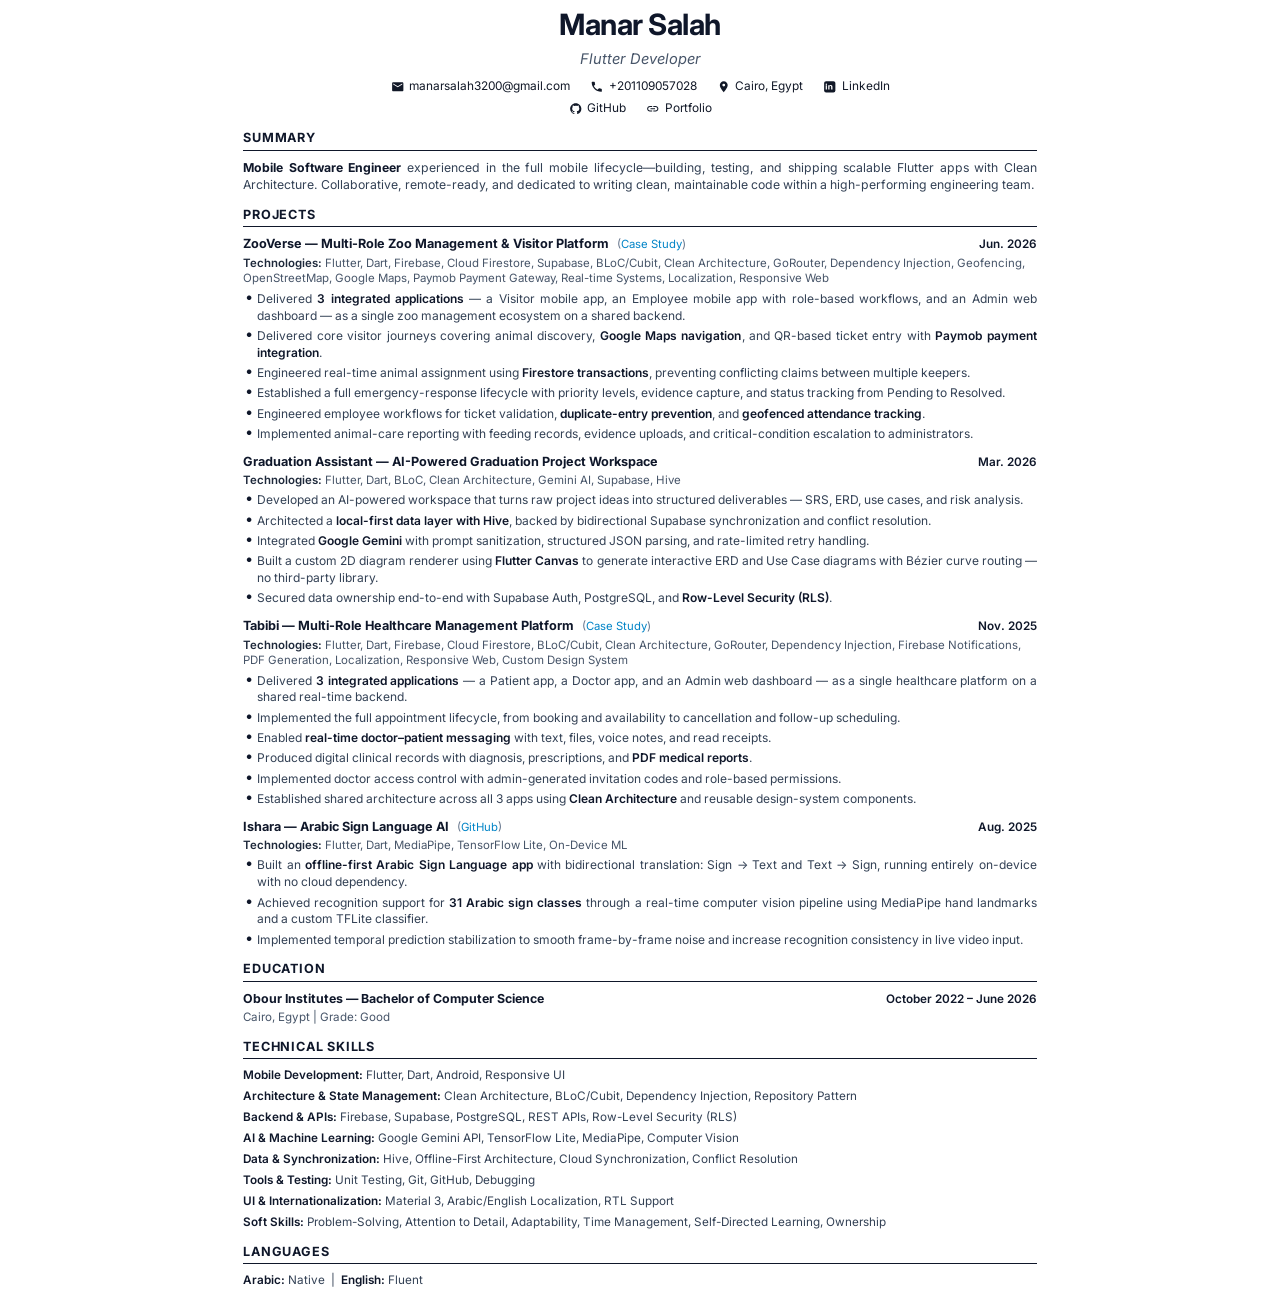
==== cv.html @ 51184594 "Update CV: rename section to Projects" ====
<!DOCTYPE html>
<html lang="en">
<head>
  <meta charset="UTF-8">
  <title>Manar Salah — CV</title>
  <link rel="preconnect" href="https://fonts.googleapis.com">
  <link rel="preconnect" href="https://fonts.gstatic.com" crossorigin>
  <link href="https://fonts.googleapis.com/css2?family=Inter:wght@400;500;600;700&display=swap" rel="stylesheet">
  <style>
    @page {
      size: A4;
      margin: 14mm 16mm 14mm 16mm;
    }
    *, *::before, *::after {
      box-sizing: border-box;
      margin: 0;
      padding: 0;
    }
    body {
      font-family: 'Inter', -apple-system, BlinkMacSystemFont, 'Segoe UI', Roboto, sans-serif;
      color: #111827;
      background-color: #ffffff;
      line-height: 1.45;
      font-size: 9.6pt;
      -webkit-font-smoothing: antialiased;
      -moz-osx-font-smoothing: grayscale;
    }

    /* Container for Screen & Print */
    .cv-container {
      max-width: 210mm;
      margin: 0 auto;
      background: #ffffff;
      padding: 4px 0;
    }

    /* Header */
    .header {
      text-align: center;
      margin-bottom: 12px;
    }
    .name {
      font-size: 22pt;
      font-weight: 700;
      color: #0f172a;
      letter-spacing: -0.5px;
      margin-bottom: 2px;
    }
    .title {
      font-size: 11pt;
      font-style: italic;
      color: #475569;
      margin-bottom: 8px;
    }

    /* Contact Container (2 rows like reference) */
    .contact-container {
      display: flex;
      flex-direction: column;
      align-items: center;
      gap: 5px;
      margin-top: 4px;
    }
    .contact-row {
      display: flex;
      flex-wrap: wrap;
      justify-content: center;
      align-items: center;
      gap: 14px 20px;
      font-size: 8.9pt;
      color: #111827;
    }
    .contact-item {
      display: inline-flex;
      align-items: center;
      gap: 5px;
      text-decoration: none;
      color: inherit;
    }
    .contact-item a {
      color: inherit;
      text-decoration: none;
    }
    .contact-item a:hover {
      text-decoration: underline;
      color: #0f172a;
    }

    /* Solid Dark SVG Icons */
    .icon {
      width: 13.5px;
      height: 13.5px;
      flex-shrink: 0;
      display: inline-block;
      vertical-align: -1.5px;
    }

    /* Sections */
    .section {
      margin-bottom: 12px;
    }
    .section-title {
      font-size: 9.5pt;
      font-weight: 700;
      letter-spacing: 0.8px;
      text-transform: uppercase;
      color: #0f172a;
      border-bottom: 1.2px solid #0f172a;
      padding-bottom: 2px;
      margin-bottom: 8px;
    }

    /* Summary */
    .summary-text {
      text-align: justify;
      color: #334155;
      font-size: 9.2pt;
      line-height: 1.45;
    }
    .summary-text strong {
      color: #0f172a;
      font-weight: 700;
    }

    /* Projects & Items */
    .item {
      margin-bottom: 10px;
      page-break-inside: avoid;
      break-inside: avoid;
    }
    .item:last-child {
      margin-bottom: 0;
    }
    .item-header {
      display: flex;
      justify-content: space-between;
      align-items: baseline;
      margin-bottom: 2px;
    }
    .item-title-wrap {
      font-size: 9.5pt;
    }
    .item-title {
      font-weight: 700;
      color: #0f172a;
    }
    .item-links {
      font-size: 8.5pt;
      color: #64748b;
      margin-left: 4px;
    }
    .item-links a {
      color: #0284c7;
      text-decoration: none;
    }
    .item-links a:hover {
      text-decoration: underline;
    }
    .item-date {
      font-size: 8.8pt;
      font-weight: 600;
      color: #0f172a;
      white-space: nowrap;
    }

    .item-tech {
      font-size: 8.6pt;
      color: #475569;
      margin-bottom: 4px;
      line-height: 1.35;
    }
    .item-tech strong {
      color: #1e293b;
      font-weight: 600;
    }

    /* Bullet Points */
    .bullet-list {
      list-style-type: none;
      padding-left: 0;
    }
    .bullet-list li {
      position: relative;
      padding-left: 14px;
      margin-bottom: 3.5px;
      font-size: 9pt;
      color: #334155;
      line-height: 1.4;
      text-align: justify;
    }
    .bullet-list li::before {
      content: "•";
      position: absolute;
      left: 2px;
      color: #0f172a;
      font-size: 11pt;
      line-height: 1;
      top: -1px;
    }
    .bullet-list li strong {
      color: #0f172a;
      font-weight: 600;
    }

    /* Skills Grid */
    .skills-group {
      margin-bottom: 4px;
      font-size: 8.8pt;
      line-height: 1.45;
      color: #334155;
    }
    .skills-group strong {
      color: #0f172a;
      font-weight: 600;
    }

    /* Education */
    .edu-header {
      display: flex;
      justify-content: space-between;
      align-items: baseline;
      font-size: 9.3pt;
      margin-bottom: 1px;
    }
    .edu-title {
      font-weight: 700;
      color: #0f172a;
    }
    .edu-sub {
      font-size: 8.7pt;
      color: #475569;
    }

    /* Print Controls */
    @media print {
      body {
        background: #ffffff;
      }
      .cv-container {
        padding: 0;
      }
      a {
        color: inherit;
        text-decoration: none;
      }
      .item-links a {
        color: #0284c7;
      }
    }
  </style>
</head>
<body>

<div class="cv-container">

  <!-- ==================== HEADER ==================== -->
  <header class="header">
    <h1 class="name">Manar Salah</h1>
    <div class="title">Flutter Developer</div>
    
    <div class="contact-container">
      <!-- Row 1: Email, Phone, Location, LinkedIn -->
      <div class="contact-row">
        <!-- Email -->
        <span class="contact-item">
          <svg class="icon" viewBox="0 0 24 24"><path fill="#111827" d="M20 4H4c-1.1 0-2 .9-2 2v12c0 1.1.9 2 2 2h16c1.1 0 2-.9 2-2V6c0-1.1-.9-2-2-2zm0 4-8 5-8-5V6l8 5 8-5v2z"/></svg>
          <a href="mailto:manarsalah3200@gmail.com">manarsalah3200@gmail.com</a>
        </span>

        <!-- Phone -->
        <span class="contact-item">
          <svg class="icon" viewBox="0 0 24 24"><path fill="#111827" d="M20.01 15.38c-1.23 0-2.42-.2-3.53-.56a.977.977 0 0 0-1.01.24l-2.2 2.2a15.053 15.053 0 0 1-6.59-6.59l2.2-2.21a.96.96 0 0 0 .25-1.01A11.36 11.36 0 0 1 8.5 3.9c0-.55-.45-1-1-1H4c-.55 0-1 .45-1 1 0 9.39 7.61 17 17 17 .55 0 1-.45 1-1v-3.5c0-.55-.45-1-.99-1.02z"/></svg>
          <a href="tel:+201109057028">+201109057028</a>
        </span>

        <!-- Location -->
        <span class="contact-item">
          <svg class="icon" viewBox="0 0 24 24"><path fill="#111827" d="M12 2C8.13 2 5 5.13 5 9c0 5.25 7 13 7 13s7-7.75 7-13c0-3.87-3.13-7-7-7zm0 9.5a2.5 2.5 0 0 1 0-5 2.5 2.5 0 0 1 0 5z"/></svg>
          <span>Cairo, Egypt</span>
        </span>

        <!-- LinkedIn -->
        <span class="contact-item">
          <svg class="icon" viewBox="0 0 24 24"><rect width="20" height="20" x="2" y="2" rx="3.5" fill="#111827"/><path fill="#ffffff" d="M7 9.5H4.8V17H7V9.5zM5.9 6.4c-.72 0-1.3.58-1.3 1.3 0 .71.58 1.3 1.3 1.3.71 0 1.3-.59 1.3-1.3 0-.72-.59-1.3-1.3-1.3zm5.6 3.1H9.3V17h2.2v-4.1c0-1.1.2-2.2 1.6-2.2 1.4 0 1.4 1.3 1.4 2.3V17h2.3v-4.4c0-2.2-.5-3.8-3-3.8-1.2 0-2 .7-2.3 1.2v-1.1z"/></svg>
          <a href="https://linkedin.com/in/manar-salah-8125052ab" target="_blank">LinkedIn</a>
        </span>
      </div>

      <!-- Row 2: GitHub, Portfolio -->
      <div class="contact-row">
        <!-- GitHub -->
        <span class="contact-item">
          <svg class="icon" viewBox="0 0 24 24"><path fill="#111827" fill-rule="evenodd" clip-rule="evenodd" d="M12 2C6.477 2 2 6.484 2 12.017c0 4.425 2.865 8.18 6.839 9.504.5.092.682-.217.682-.483 0-.237-.008-.868-.013-1.703-2.782.605-3.369-1.343-3.369-1.343-.454-1.158-1.11-1.466-1.11-1.466-.908-.62.069-.608.069-.608 1.003.07 1.53 1.032 1.53 1.032.892 1.53 2.341 1.088 2.91.832.092-.647.35-1.088.636-1.338-2.22-.253-4.555-1.113-4.555-4.951 0-1.093.39-1.988 1.029-2.688-.103-.253-.446-1.272.098-2.65 0 0 .84-.27 2.75 1.026A9.564 9.564 0 0 1 12 6.844c.85.004 1.705.115 2.504.337 1.909-1.296 2.747-1.027 2.747-1.027.546 1.379.202 2.398.1 2.651.64.7 1.028 1.595 1.028 2.688 0 3.848-2.339 4.695-4.566 4.943.359.309.678.92.678 1.855 0 1.338-.012 2.419-.012 2.747 0 .268.18.58.688.482A10.019 10.019 0 0 0 22 12.017C22 6.484 17.522 2 12 2z"/></svg>
          <a href="https://github.com/manar42" target="_blank">GitHub</a>
        </span>

        <!-- Portfolio (Clean Chain Link Icon) -->
        <span class="contact-item">
          <svg class="icon" viewBox="0 0 24 24"><path fill="#111827" d="M3.9 12c0-1.71 1.39-3.1 3.1-3.1h4V7H7c-2.76 0-5 2.24-5 5s2.24 5 5 5h4v-1.9H7c-1.71 0-3.1-1.39-3.1-3.1zM8 13h8v-2H8v2zm9-6h-4v1.9h4c1.71 0 3.1 1.39 3.1 3.1s-1.39 3.1-3.1 3.1h-4V17h4c2.76 0 5-2.24 5-5s-2.24-5-5-5z"/></svg>
          <a href="https://portfolio-d19p.vercel.app/" target="_blank">Portfolio</a>
        </span>
      </div>
    </div>
  </header>

  <!-- ==================== SUMMARY ==================== -->
  <section class="section">
    <h2 class="section-title">Summary</h2>
    <p class="summary-text">
      <strong>Mobile Software Engineer</strong> experienced in the full mobile lifecycle—building, testing, and shipping scalable Flutter apps with Clean Architecture. Collaborative, remote-ready, and dedicated to writing clean, maintainable code within a high-performing engineering team.
    </p>
  </section>

  <!-- ==================== PROJECTS ==================== -->
  <section class="section">
    <h2 class="section-title">Projects</h2>

    <!-- Project 1: ZooVerse -->
    <div class="item">
      <div class="item-header">
        <div class="item-title-wrap">
          <span class="item-title">ZooVerse — Multi-Role Zoo Management &amp; Visitor Platform</span>
          <span class="item-links">(<a href="https://portfolio-d19p.vercel.app/#work" target="_blank">Case Study</a>)</span>
        </div>
        <span class="item-date">Jun. 2026</span>
      </div>
      <div class="item-tech">
        <strong>Technologies:</strong> Flutter, Dart, Firebase, Cloud Firestore, Supabase, BLoC/Cubit, Clean Architecture, GoRouter, Dependency Injection, Geofencing, OpenStreetMap, Google Maps, Paymob Payment Gateway, Real-time Systems, Localization, Responsive Web
      </div>
      <ul class="bullet-list">
        <li>Delivered <strong>3 integrated applications</strong> — a Visitor mobile app, an Employee mobile app with role-based workflows, and an Admin web dashboard — as a single zoo management ecosystem on a shared backend.</li>
        <li>Delivered core visitor journeys covering animal discovery, <strong>Google Maps navigation</strong>, and QR-based ticket entry with <strong>Paymob payment integration</strong>.</li>
        <li>Engineered real-time animal assignment using <strong>Firestore transactions</strong>, preventing conflicting claims between multiple keepers.</li>
        <li>Established a full emergency-response lifecycle with priority levels, evidence capture, and status tracking from Pending to Resolved.</li>
        <li>Engineered employee workflows for ticket validation, <strong>duplicate-entry prevention</strong>, and <strong>geofenced attendance tracking</strong>.</li>
        <li>Implemented animal-care reporting with feeding records, evidence uploads, and critical-condition escalation to administrators.</li>
      </ul>
    </div>

    <!-- Project 2: Graduation Assistant -->
    <div class="item">
      <div class="item-header">
        <div class="item-title-wrap">
          <span class="item-title">Graduation Assistant — AI-Powered Graduation Project Workspace</span>
        </div>
        <span class="item-date">Mar. 2026</span>
      </div>
      <div class="item-tech">
        <strong>Technologies:</strong> Flutter, Dart, BLoC, Clean Architecture, Gemini AI, Supabase, Hive
      </div>
      <ul class="bullet-list">
        <li>Developed an AI-powered workspace that turns raw project ideas into structured deliverables — SRS, ERD, use cases, and risk analysis.</li>
        <li>Architected a <strong>local-first data layer with Hive</strong>, backed by bidirectional Supabase synchronization and conflict resolution.</li>
        <li>Integrated <strong>Google Gemini</strong> with prompt sanitization, structured JSON parsing, and rate-limited retry handling.</li>
        <li>Built a custom 2D diagram renderer using <strong>Flutter Canvas</strong> to generate interactive ERD and Use Case diagrams with Bézier curve routing — no third-party library.</li>
        <li>Secured data ownership end-to-end with Supabase Auth, PostgreSQL, and <strong>Row-Level Security (RLS)</strong>.</li>
      </ul>
    </div>

    <!-- Project 3: Tabibi -->
    <div class="item">
      <div class="item-header">
        <div class="item-title-wrap">
          <span class="item-title">Tabibi — Multi-Role Healthcare Management Platform</span>
          <span class="item-links">(<a href="https://portfolio-d19p.vercel.app/#work" target="_blank">Case Study</a>)</span>
        </div>
        <span class="item-date">Nov. 2025</span>
      </div>
      <div class="item-tech">
        <strong>Technologies:</strong> Flutter, Dart, Firebase, Cloud Firestore, BLoC/Cubit, Clean Architecture, GoRouter, Dependency Injection, Firebase Notifications, PDF Generation, Localization, Responsive Web, Custom Design System
      </div>
      <ul class="bullet-list">
        <li>Delivered <strong>3 integrated applications</strong> — a Patient app, a Doctor app, and an Admin web dashboard — as a single healthcare platform on a shared real-time backend.</li>
        <li>Implemented the full appointment lifecycle, from booking and availability to cancellation and follow-up scheduling.</li>
        <li>Enabled <strong>real-time doctor–patient messaging</strong> with text, files, voice notes, and read receipts.</li>
        <li>Produced digital clinical records with diagnosis, prescriptions, and <strong>PDF medical reports</strong>.</li>
        <li>Implemented doctor access control with admin-generated invitation codes and role-based permissions.</li>
        <li>Established shared architecture across all 3 apps using <strong>Clean Architecture</strong> and reusable design-system components.</li>
      </ul>
    </div>

    <!-- Project 4: Ishara -->
    <div class="item">
      <div class="item-header">
        <div class="item-title-wrap">
          <span class="item-title">Ishara — Arabic Sign Language AI</span>
          <span class="item-links">(<a href="https://github.com/manar42" target="_blank">GitHub</a>)</span>
        </div>
        <span class="item-date">Aug. 2025</span>
      </div>
      <div class="item-tech">
        <strong>Technologies:</strong> Flutter, Dart, MediaPipe, TensorFlow Lite, On-Device ML
      </div>
      <ul class="bullet-list">
        <li>Built an <strong>offline-first Arabic Sign Language app</strong> with bidirectional translation: Sign → Text and Text → Sign, running entirely on-device with no cloud dependency.</li>
        <li>Achieved recognition support for <strong>31 Arabic sign classes</strong> through a real-time computer vision pipeline using MediaPipe hand landmarks and a custom TFLite classifier.</li>
        <li>Implemented temporal prediction stabilization to smooth frame-by-frame noise and increase recognition consistency in live video input.</li>
      </ul>
    </div>

  </section>

  <!-- ==================== EDUCATION ==================== -->
  <section class="section">
    <h2 class="section-title">Education</h2>
    <div class="item">
      <div class="edu-header">
        <span class="edu-title">Obour Institutes — Bachelor of Computer Science</span>
        <span class="item-date">October 2022 – June 2026</span>
      </div>
      <div class="edu-sub">Cairo, Egypt | Grade: Good</div>
    </div>
  </section>

  <!-- ==================== TECHNICAL SKILLS ==================== -->
  <section class="section">
    <h2 class="section-title">Technical Skills</h2>
    <div class="skills-group"><strong>Mobile Development:</strong> Flutter, Dart, Android, Responsive UI</div>
    <div class="skills-group"><strong>Architecture &amp; State Management:</strong> Clean Architecture, BLoC/Cubit, Dependency Injection, Repository Pattern</div>
    <div class="skills-group"><strong>Backend &amp; APIs:</strong> Firebase, Supabase, PostgreSQL, REST APIs, Row-Level Security (RLS)</div>
    <div class="skills-group"><strong>AI &amp; Machine Learning:</strong> Google Gemini API, TensorFlow Lite, MediaPipe, Computer Vision</div>
    <div class="skills-group"><strong>Data &amp; Synchronization:</strong> Hive, Offline-First Architecture, Cloud Synchronization, Conflict Resolution</div>
    <div class="skills-group"><strong>Tools &amp; Testing:</strong> Unit Testing, Git, GitHub, Debugging</div>
    <div class="skills-group"><strong>UI &amp; Internationalization:</strong> Material 3, Arabic/English Localization, RTL Support</div>
    <div class="skills-group"><strong>Soft Skills:</strong> Problem-Solving, Attention to Detail, Adaptability, Time Management, Self-Directed Learning, Ownership</div>
  </section>

  <!-- ==================== LANGUAGES ==================== -->
  <section class="section">
    <h2 class="section-title">Languages</h2>
    <div class="skills-group"><strong>Arabic:</strong> Native &nbsp;|&nbsp; <strong>English:</strong> Fluent</div>
  </section>

</div>

</body>
</html>
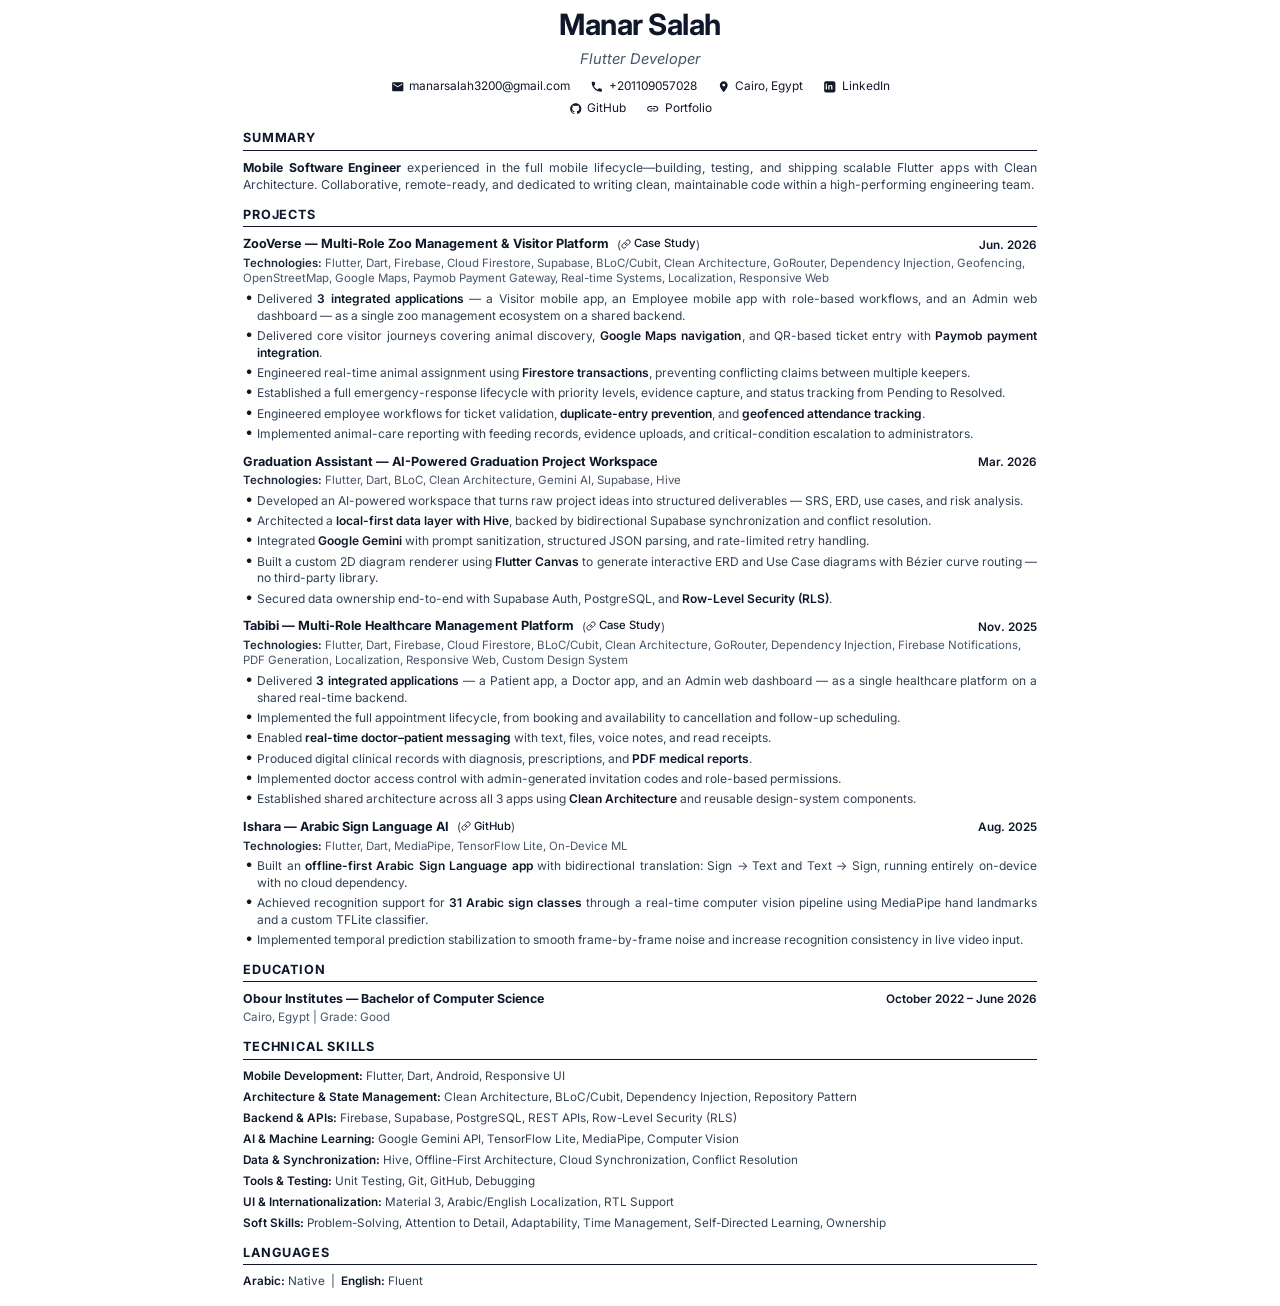
==== commit 1adf4c0c: "Update CV: add dark link icon to project links and remove blue color" ====
--- a/cv.html
+++ b/cv.html
@@ -146,15 +146,30 @@
     }
     .item-links {
       font-size: 8.5pt;
-      color: #64748b;
+      color: #334155;
       margin-left: 4px;
     }
     .item-links a {
-      color: #0284c7;
+      color: #0f172a;
       text-decoration: none;
+      display: inline-flex;
+      align-items: center;
+      gap: 3px;
+      font-weight: 500;
     }
     .item-links a:hover {
       text-decoration: underline;
+    }
+    .link-icon {
+      width: 10px;
+      height: 10px;
+      stroke: #0f172a;
+      stroke-width: 2.2;
+      stroke-linecap: round;
+      stroke-linejoin: round;
+      fill: none;
+      flex-shrink: 0;
+      display: inline-block;
     }
     .item-date {
       font-size: 8.8pt;
@@ -244,7 +259,7 @@
         text-decoration: none;
       }
       .item-links a {
-        color: #0284c7;
+        color: #0f172a;
       }
     }
   </style>
@@ -320,7 +335,7 @@
       <div class="item-header">
         <div class="item-title-wrap">
           <span class="item-title">ZooVerse — Multi-Role Zoo Management &amp; Visitor Platform</span>
-          <span class="item-links">(<a href="https://portfolio-d19p.vercel.app/#work" target="_blank">Case Study</a>)</span>
+          <span class="item-links">(<a href="https://portfolio-d19p.vercel.app/#work" target="_blank"><svg class="link-icon" viewBox="0 0 24 24"><path d="M10 13a5 5 0 0 0 7.54.54l3-3a5 5 0 0 0-7.07-7.07l-1.72 1.71"/><path d="M14 11a5 5 0 0 0-7.54-.54l-3 3a5 5 0 0 0 7.07 7.07l1.71-1.71"/></svg>Case Study</a>)</span>
         </div>
         <span class="item-date">Jun. 2026</span>
       </div>
@@ -362,7 +377,7 @@
       <div class="item-header">
         <div class="item-title-wrap">
           <span class="item-title">Tabibi — Multi-Role Healthcare Management Platform</span>
-          <span class="item-links">(<a href="https://portfolio-d19p.vercel.app/#work" target="_blank">Case Study</a>)</span>
+          <span class="item-links">(<a href="https://portfolio-d19p.vercel.app/#work" target="_blank"><svg class="link-icon" viewBox="0 0 24 24"><path d="M10 13a5 5 0 0 0 7.54.54l3-3a5 5 0 0 0-7.07-7.07l-1.72 1.71"/><path d="M14 11a5 5 0 0 0-7.54-.54l-3 3a5 5 0 0 0 7.07 7.07l1.71-1.71"/></svg>Case Study</a>)</span>
         </div>
         <span class="item-date">Nov. 2025</span>
       </div>
@@ -384,7 +399,7 @@
       <div class="item-header">
         <div class="item-title-wrap">
           <span class="item-title">Ishara — Arabic Sign Language AI</span>
-          <span class="item-links">(<a href="https://github.com/manar42" target="_blank">GitHub</a>)</span>
+          <span class="item-links">(<a href="https://github.com/manar42" target="_blank"><svg class="link-icon" viewBox="0 0 24 24"><path d="M10 13a5 5 0 0 0 7.54.54l3-3a5 5 0 0 0-7.07-7.07l-1.72 1.71"/><path d="M14 11a5 5 0 0 0-7.54-.54l-3 3a5 5 0 0 0 7.07 7.07l1.71-1.71"/></svg>GitHub</a>)</span>
         </div>
         <span class="item-date">Aug. 2025</span>
       </div>
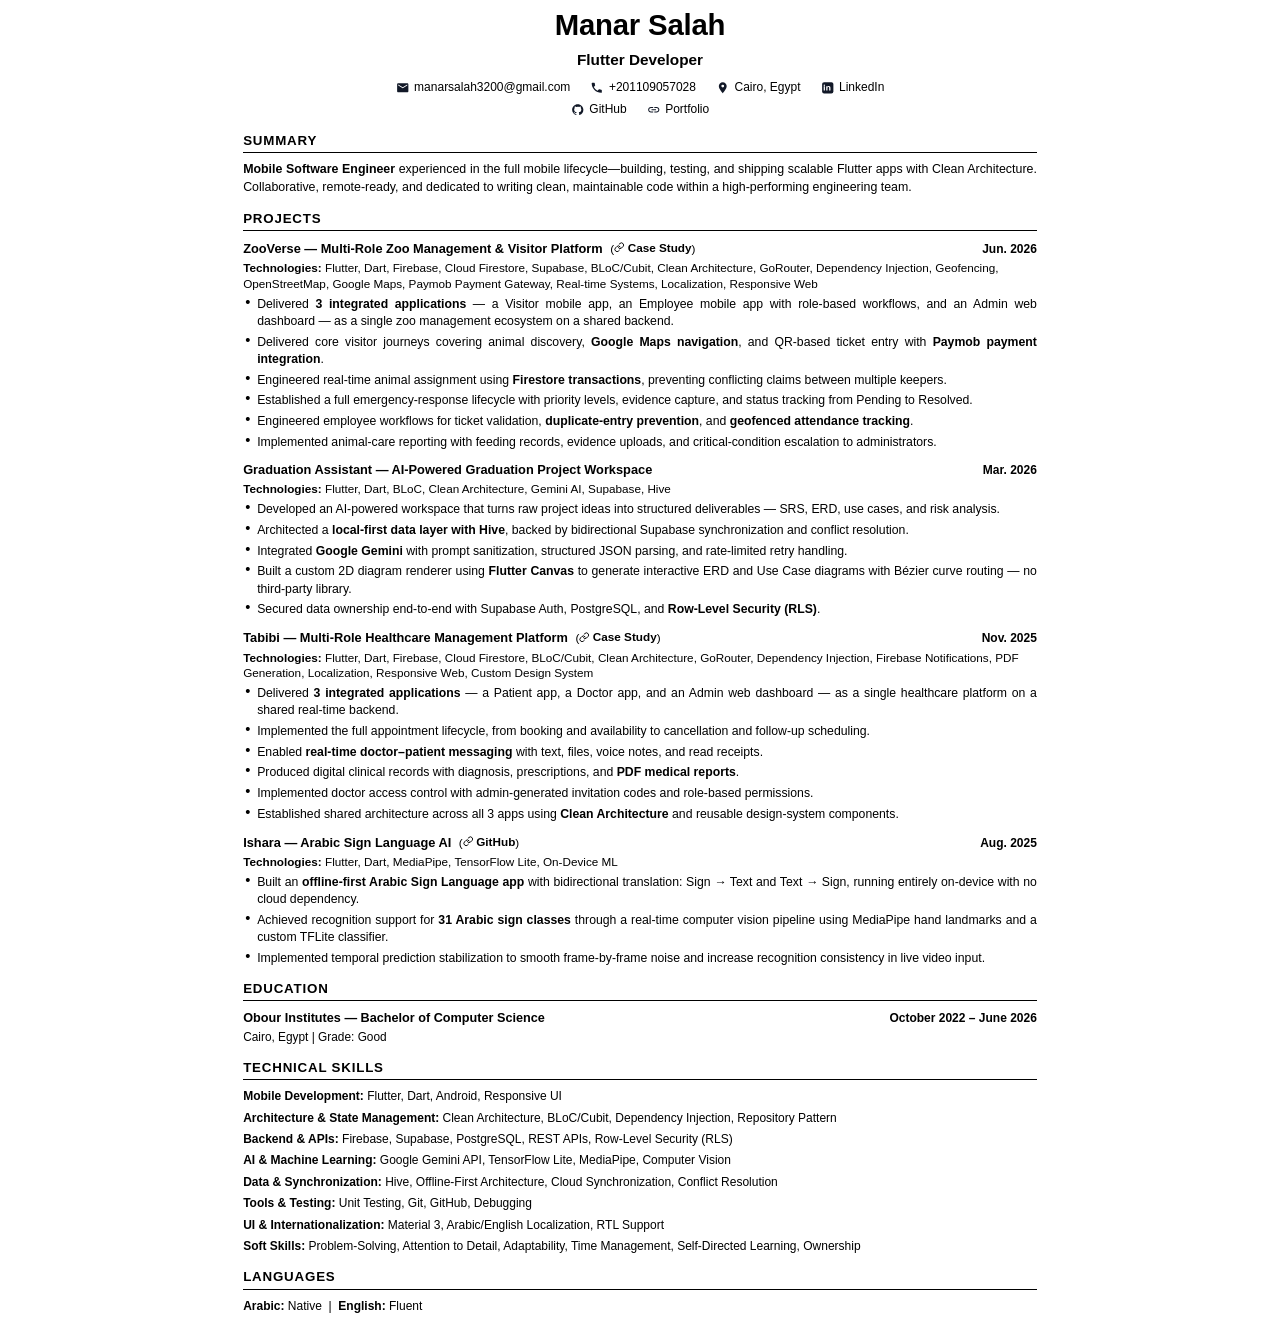
==== commit 68613d30: "Update CV: deep black high-contrast text with Arial font, add Word DOCX version" ====
--- a/cv.html
+++ b/cv.html
@@ -17,13 +17,11 @@
       padding: 0;
     }
     body {
-      font-family: 'Inter', -apple-system, BlinkMacSystemFont, 'Segoe UI', Roboto, sans-serif;
-      color: #111827;
+      font-family: Arial, Helvetica, sans-serif;
+      color: #000000;
       background-color: #ffffff;
       line-height: 1.45;
       font-size: 9.6pt;
-      -webkit-font-smoothing: antialiased;
-      -moz-osx-font-smoothing: grayscale;
     }
 
     /* Container for Screen & Print */
@@ -42,14 +40,14 @@
     .name {
       font-size: 22pt;
       font-weight: 700;
-      color: #0f172a;
-      letter-spacing: -0.5px;
+      color: #000000;
+      letter-spacing: -0.2px;
       margin-bottom: 2px;
     }
     .title {
-      font-size: 11pt;
-      font-style: italic;
-      color: #475569;
+      font-size: 11.5pt;
+      font-weight: 600;
+      color: #000000;
       margin-bottom: 8px;
     }
 
@@ -67,23 +65,24 @@
       justify-content: center;
       align-items: center;
       gap: 14px 20px;
-      font-size: 8.9pt;
-      color: #111827;
+      font-size: 9pt;
+      color: #000000;
+      font-weight: 500;
     }
     .contact-item {
       display: inline-flex;
       align-items: center;
       gap: 5px;
       text-decoration: none;
-      color: inherit;
+      color: #000000;
     }
     .contact-item a {
-      color: inherit;
+      color: #000000;
       text-decoration: none;
     }
     .contact-item a:hover {
       text-decoration: underline;
-      color: #0f172a;
+      color: #000000;
     }
 
     /* Solid Dark SVG Icons */
@@ -100,12 +99,12 @@
       margin-bottom: 12px;
     }
     .section-title {
-      font-size: 9.5pt;
+      font-size: 10pt;
       font-weight: 700;
       letter-spacing: 0.8px;
       text-transform: uppercase;
-      color: #0f172a;
-      border-bottom: 1.2px solid #0f172a;
+      color: #000000;
+      border-bottom: 1.5px solid #000000;
       padding-bottom: 2px;
       margin-bottom: 8px;
     }
@@ -113,12 +112,12 @@
     /* Summary */
     .summary-text {
       text-align: justify;
-      color: #334155;
-      font-size: 9.2pt;
+      color: #000000;
+      font-size: 9.3pt;
       line-height: 1.45;
     }
     .summary-text strong {
-      color: #0f172a;
+      color: #000000;
       font-weight: 700;
     }
 
@@ -138,32 +137,32 @@
       margin-bottom: 2px;
     }
     .item-title-wrap {
-      font-size: 9.5pt;
+      font-size: 9.6pt;
     }
     .item-title {
       font-weight: 700;
-      color: #0f172a;
+      color: #000000;
     }
     .item-links {
-      font-size: 8.5pt;
-      color: #334155;
+      font-size: 8.8pt;
+      color: #000000;
       margin-left: 4px;
     }
     .item-links a {
-      color: #0f172a;
+      color: #000000;
       text-decoration: none;
       display: inline-flex;
       align-items: center;
       gap: 3px;
-      font-weight: 500;
+      font-weight: 600;
     }
     .item-links a:hover {
       text-decoration: underline;
     }
     .link-icon {
-      width: 10px;
-      height: 10px;
-      stroke: #0f172a;
+      width: 10.5px;
+      height: 10.5px;
+      stroke: #000000;
       stroke-width: 2.2;
       stroke-linecap: round;
       stroke-linejoin: round;
@@ -172,21 +171,21 @@
       display: inline-block;
     }
     .item-date {
+      font-size: 9pt;
+      font-weight: 700;
+      color: #000000;
+      white-space: nowrap;
+    }
+
+    .item-tech {
       font-size: 8.8pt;
-      font-weight: 600;
-      color: #0f172a;
-      white-space: nowrap;
-    }
-
-    .item-tech {
-      font-size: 8.6pt;
-      color: #475569;
+      color: #000000;
       margin-bottom: 4px;
       line-height: 1.35;
     }
     .item-tech strong {
-      color: #1e293b;
-      font-weight: 600;
+      color: #000000;
+      font-weight: 700;
     }
 
     /* Bullet Points */
@@ -198,8 +197,8 @@
       position: relative;
       padding-left: 14px;
       margin-bottom: 3.5px;
-      font-size: 9pt;
-      color: #334155;
+      font-size: 9.2pt;
+      color: #000000;
       line-height: 1.4;
       text-align: justify;
     }
@@ -207,26 +206,26 @@
       content: "•";
       position: absolute;
       left: 2px;
-      color: #0f172a;
+      color: #000000;
       font-size: 11pt;
       line-height: 1;
       top: -1px;
     }
     .bullet-list li strong {
-      color: #0f172a;
-      font-weight: 600;
+      color: #000000;
+      font-weight: 700;
     }
 
     /* Skills Grid */
     .skills-group {
       margin-bottom: 4px;
-      font-size: 8.8pt;
+      font-size: 9pt;
       line-height: 1.45;
-      color: #334155;
+      color: #000000;
     }
     .skills-group strong {
-      color: #0f172a;
-      font-weight: 600;
+      color: #000000;
+      font-weight: 700;
     }
 
     /* Education */
@@ -234,16 +233,16 @@
       display: flex;
       justify-content: space-between;
       align-items: baseline;
-      font-size: 9.3pt;
+      font-size: 9.5pt;
       margin-bottom: 1px;
     }
     .edu-title {
       font-weight: 700;
-      color: #0f172a;
+      color: #000000;
     }
     .edu-sub {
-      font-size: 8.7pt;
-      color: #475569;
+      font-size: 8.9pt;
+      color: #000000;
     }
 
     /* Print Controls */
@@ -259,7 +258,7 @@
         text-decoration: none;
       }
       .item-links a {
-        color: #0f172a;
+        color: #000000;
       }
     }
   </style>
@@ -335,7 +334,7 @@
       <div class="item-header">
         <div class="item-title-wrap">
           <span class="item-title">ZooVerse — Multi-Role Zoo Management &amp; Visitor Platform</span>
-          <span class="item-links">(<a href="https://portfolio-d19p.vercel.app/#work" target="_blank"><svg class="link-icon" viewBox="0 0 24 24"><path d="M10 13a5 5 0 0 0 7.54.54l3-3a5 5 0 0 0-7.07-7.07l-1.72 1.71"/><path d="M14 11a5 5 0 0 0-7.54-.54l-3 3a5 5 0 0 0 7.07 7.07l1.71-1.71"/></svg>Case Study</a>)</span>
+          <span class="item-links">(<a href="https://case-study-12.vercel.app/" target="_blank"><svg class="link-icon" viewBox="0 0 24 24"><path d="M10 13a5 5 0 0 0 7.54.54l3-3a5 5 0 0 0-7.07-7.07l-1.72 1.71"/><path d="M14 11a5 5 0 0 0-7.54-.54l-3 3a5 5 0 0 0 7.07 7.07l1.71-1.71"/></svg>Case Study</a>)</span>
         </div>
         <span class="item-date">Jun. 2026</span>
       </div>
@@ -377,7 +376,7 @@
       <div class="item-header">
         <div class="item-title-wrap">
           <span class="item-title">Tabibi — Multi-Role Healthcare Management Platform</span>
-          <span class="item-links">(<a href="https://portfolio-d19p.vercel.app/#work" target="_blank"><svg class="link-icon" viewBox="0 0 24 24"><path d="M10 13a5 5 0 0 0 7.54.54l3-3a5 5 0 0 0-7.07-7.07l-1.72 1.71"/><path d="M14 11a5 5 0 0 0-7.54-.54l-3 3a5 5 0 0 0 7.07 7.07l1.71-1.71"/></svg>Case Study</a>)</span>
+          <span class="item-links">(<a href="https://case-study-chi-tan.vercel.app/" target="_blank"><svg class="link-icon" viewBox="0 0 24 24"><path d="M10 13a5 5 0 0 0 7.54.54l3-3a5 5 0 0 0-7.07-7.07l-1.72 1.71"/><path d="M14 11a5 5 0 0 0-7.54-.54l-3 3a5 5 0 0 0 7.07 7.07l1.71-1.71"/></svg>Case Study</a>)</span>
         </div>
         <span class="item-date">Nov. 2025</span>
       </div>
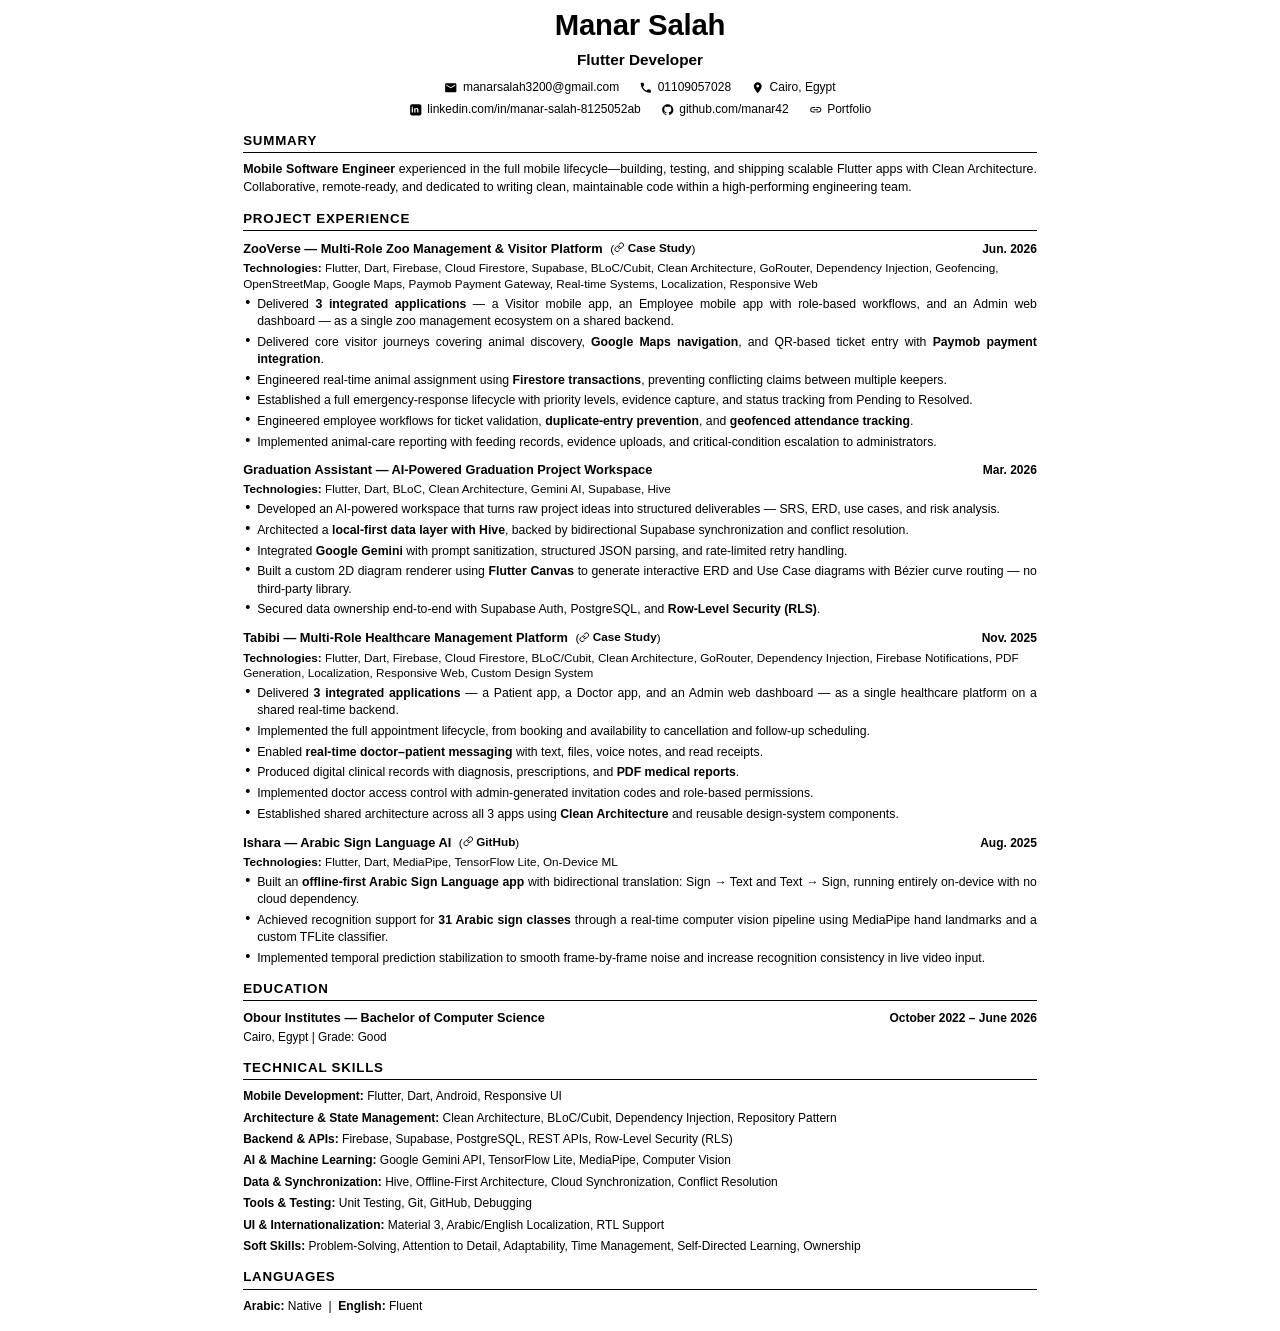
==== commit efd145dd: "Update CV: ATS-optimized phone, full LinkedIn URL, and Project Experience heading" ====
--- a/cv.html
+++ b/cv.html
@@ -273,44 +273,44 @@
     <div class="title">Flutter Developer</div>
     
     <div class="contact-container">
-      <!-- Row 1: Email, Phone, Location, LinkedIn -->
+      <!-- Row 1: Email, Phone, Location -->
       <div class="contact-row">
         <!-- Email -->
         <span class="contact-item">
-          <svg class="icon" viewBox="0 0 24 24"><path fill="#111827" d="M20 4H4c-1.1 0-2 .9-2 2v12c0 1.1.9 2 2 2h16c1.1 0 2-.9 2-2V6c0-1.1-.9-2-2-2zm0 4-8 5-8-5V6l8 5 8-5v2z"/></svg>
+          <svg class="icon" viewBox="0 0 24 24"><path fill="#000000" d="M20 4H4c-1.1 0-2 .9-2 2v12c0 1.1.9 2 2 2h16c1.1 0 2-.9 2-2V6c0-1.1-.9-2-2-2zm0 4-8 5-8-5V6l8 5 8-5v2z"/></svg>
           <a href="mailto:manarsalah3200@gmail.com">manarsalah3200@gmail.com</a>
         </span>
 
         <!-- Phone -->
         <span class="contact-item">
-          <svg class="icon" viewBox="0 0 24 24"><path fill="#111827" d="M20.01 15.38c-1.23 0-2.42-.2-3.53-.56a.977.977 0 0 0-1.01.24l-2.2 2.2a15.053 15.053 0 0 1-6.59-6.59l2.2-2.21a.96.96 0 0 0 .25-1.01A11.36 11.36 0 0 1 8.5 3.9c0-.55-.45-1-1-1H4c-.55 0-1 .45-1 1 0 9.39 7.61 17 17 17 .55 0 1-.45 1-1v-3.5c0-.55-.45-1-.99-1.02z"/></svg>
-          <a href="tel:+201109057028">+201109057028</a>
+          <svg class="icon" viewBox="0 0 24 24"><path fill="#000000" d="M20.01 15.38c-1.23 0-2.42-.2-3.53-.56a.977.977 0 0 0-1.01.24l-2.2 2.2a15.053 15.053 0 0 1-6.59-6.59l2.2-2.21a.96.96 0 0 0 .25-1.01A11.36 11.36 0 0 1 8.5 3.9c0-.55-.45-1-1-1H4c-.55 0-1 .45-1 1 0 9.39 7.61 17 17 17 .55 0 1-.45 1-1v-3.5c0-.55-.45-1-.99-1.02z"/></svg>
+          <a href="tel:01109057028">01109057028</a>
         </span>
 
         <!-- Location -->
         <span class="contact-item">
-          <svg class="icon" viewBox="0 0 24 24"><path fill="#111827" d="M12 2C8.13 2 5 5.13 5 9c0 5.25 7 13 7 13s7-7.75 7-13c0-3.87-3.13-7-7-7zm0 9.5a2.5 2.5 0 0 1 0-5 2.5 2.5 0 0 1 0 5z"/></svg>
+          <svg class="icon" viewBox="0 0 24 24"><path fill="#000000" d="M12 2C8.13 2 5 5.13 5 9c0 5.25 7 13 7 13s7-7.75 7-13c0-3.87-3.13-7-7-7zm0 9.5a2.5 2.5 0 0 1 0-5 2.5 2.5 0 0 1 0 5z"/></svg>
           <span>Cairo, Egypt</span>
         </span>
-
+      </div>
+
+      <!-- Row 2: LinkedIn, GitHub, Portfolio -->
+      <div class="contact-row">
         <!-- LinkedIn -->
         <span class="contact-item">
-          <svg class="icon" viewBox="0 0 24 24"><rect width="20" height="20" x="2" y="2" rx="3.5" fill="#111827"/><path fill="#ffffff" d="M7 9.5H4.8V17H7V9.5zM5.9 6.4c-.72 0-1.3.58-1.3 1.3 0 .71.58 1.3 1.3 1.3.71 0 1.3-.59 1.3-1.3 0-.72-.59-1.3-1.3-1.3zm5.6 3.1H9.3V17h2.2v-4.1c0-1.1.2-2.2 1.6-2.2 1.4 0 1.4 1.3 1.4 2.3V17h2.3v-4.4c0-2.2-.5-3.8-3-3.8-1.2 0-2 .7-2.3 1.2v-1.1z"/></svg>
-          <a href="https://linkedin.com/in/manar-salah-8125052ab" target="_blank">LinkedIn</a>
-        </span>
-      </div>
-
-      <!-- Row 2: GitHub, Portfolio -->
-      <div class="contact-row">
+          <svg class="icon" viewBox="0 0 24 24"><rect width="20" height="20" x="2" y="2" rx="3.5" fill="#000000"/><path fill="#ffffff" d="M7 9.5H4.8V17H7V9.5zM5.9 6.4c-.72 0-1.3.58-1.3 1.3 0 .71.58 1.3 1.3 1.3.71 0 1.3-.59 1.3-1.3 0-.72-.59-1.3-1.3-1.3zm5.6 3.1H9.3V17h2.2v-4.1c0-1.1.2-2.2 1.6-2.2 1.4 0 1.4 1.3 1.4 2.3V17h2.3v-4.4c0-2.2-.5-3.8-3-3.8-1.2 0-2 .7-2.3 1.2v-1.1z"/></svg>
+          <a href="https://linkedin.com/in/manar-salah-8125052ab" target="_blank">linkedin.com/in/manar-salah-8125052ab</a>
+        </span>
+
         <!-- GitHub -->
         <span class="contact-item">
-          <svg class="icon" viewBox="0 0 24 24"><path fill="#111827" fill-rule="evenodd" clip-rule="evenodd" d="M12 2C6.477 2 2 6.484 2 12.017c0 4.425 2.865 8.18 6.839 9.504.5.092.682-.217.682-.483 0-.237-.008-.868-.013-1.703-2.782.605-3.369-1.343-3.369-1.343-.454-1.158-1.11-1.466-1.11-1.466-.908-.62.069-.608.069-.608 1.003.07 1.53 1.032 1.53 1.032.892 1.53 2.341 1.088 2.91.832.092-.647.35-1.088.636-1.338-2.22-.253-4.555-1.113-4.555-4.951 0-1.093.39-1.988 1.029-2.688-.103-.253-.446-1.272.098-2.65 0 0 .84-.27 2.75 1.026A9.564 9.564 0 0 1 12 6.844c.85.004 1.705.115 2.504.337 1.909-1.296 2.747-1.027 2.747-1.027.546 1.379.202 2.398.1 2.651.64.7 1.028 1.595 1.028 2.688 0 3.848-2.339 4.695-4.566 4.943.359.309.678.92.678 1.855 0 1.338-.012 2.419-.012 2.747 0 .268.18.58.688.482A10.019 10.019 0 0 0 22 12.017C22 6.484 17.522 2 12 2z"/></svg>
-          <a href="https://github.com/manar42" target="_blank">GitHub</a>
-        </span>
-
-        <!-- Portfolio (Clean Chain Link Icon) -->
-        <span class="contact-item">
-          <svg class="icon" viewBox="0 0 24 24"><path fill="#111827" d="M3.9 12c0-1.71 1.39-3.1 3.1-3.1h4V7H7c-2.76 0-5 2.24-5 5s2.24 5 5 5h4v-1.9H7c-1.71 0-3.1-1.39-3.1-3.1zM8 13h8v-2H8v2zm9-6h-4v1.9h4c1.71 0 3.1 1.39 3.1 3.1s-1.39 3.1-3.1 3.1h-4V17h4c2.76 0 5-2.24 5-5s-2.24-5-5-5z"/></svg>
+          <svg class="icon" viewBox="0 0 24 24"><path fill="#000000" fill-rule="evenodd" clip-rule="evenodd" d="M12 2C6.477 2 2 6.484 2 12.017c0 4.425 2.865 8.18 6.839 9.504.5.092.682-.217.682-.483 0-.237-.008-.868-.013-1.703-2.782.605-3.369-1.343-3.369-1.343-.454-1.158-1.11-1.466-1.11-1.466-.908-.62.069-.608.069-.608 1.003.07 1.53 1.032 1.53 1.032.892 1.53 2.341 1.088 2.91.832.092-.647.35-1.088.636-1.338-2.22-.253-4.555-1.113-4.555-4.951 0-1.093.39-1.988 1.029-2.688-.103-.253-.446-1.272.098-2.65 0 0 .84-.27 2.75 1.026A9.564 9.564 0 0 1 12 6.844c.85.004 1.705.115 2.504.337 1.909-1.296 2.747-1.027 2.747-1.027.546 1.379.202 2.398.1 2.651.64.7 1.028 1.595 1.028 2.688 0 3.848-2.339 4.695-4.566 4.943.359.309.678.92.678 1.855 0 1.338-.012 2.419-.012 2.747 0 .268.18.58.688.482A10.019 10.019 0 0 0 22 12.017C22 6.484 17.522 2 12 2z"/></svg>
+          <a href="https://github.com/manar42" target="_blank">github.com/manar42</a>
+        </span>
+
+        <!-- Portfolio -->
+        <span class="contact-item">
+          <svg class="icon" viewBox="0 0 24 24"><path fill="#000000" d="M3.9 12c0-1.71 1.39-3.1 3.1-3.1h4V7H7c-2.76 0-5 2.24-5 5s2.24 5 5 5h4v-1.9H7c-1.71 0-3.1-1.39-3.1-3.1zM8 13h8v-2H8v2zm9-6h-4v1.9h4c1.71 0 3.1 1.39 3.1 3.1s-1.39 3.1-3.1 3.1h-4V17h4c2.76 0 5-2.24 5-5s-2.24-5-5-5z"/></svg>
           <a href="https://portfolio-d19p.vercel.app/" target="_blank">Portfolio</a>
         </span>
       </div>
@@ -325,9 +325,9 @@
     </p>
   </section>
 
-  <!-- ==================== PROJECTS ==================== -->
+  <!-- ==================== PROJECT EXPERIENCE ==================== -->
   <section class="section">
-    <h2 class="section-title">Projects</h2>
+    <h2 class="section-title">Project Experience</h2>
 
     <!-- Project 1: ZooVerse -->
     <div class="item">
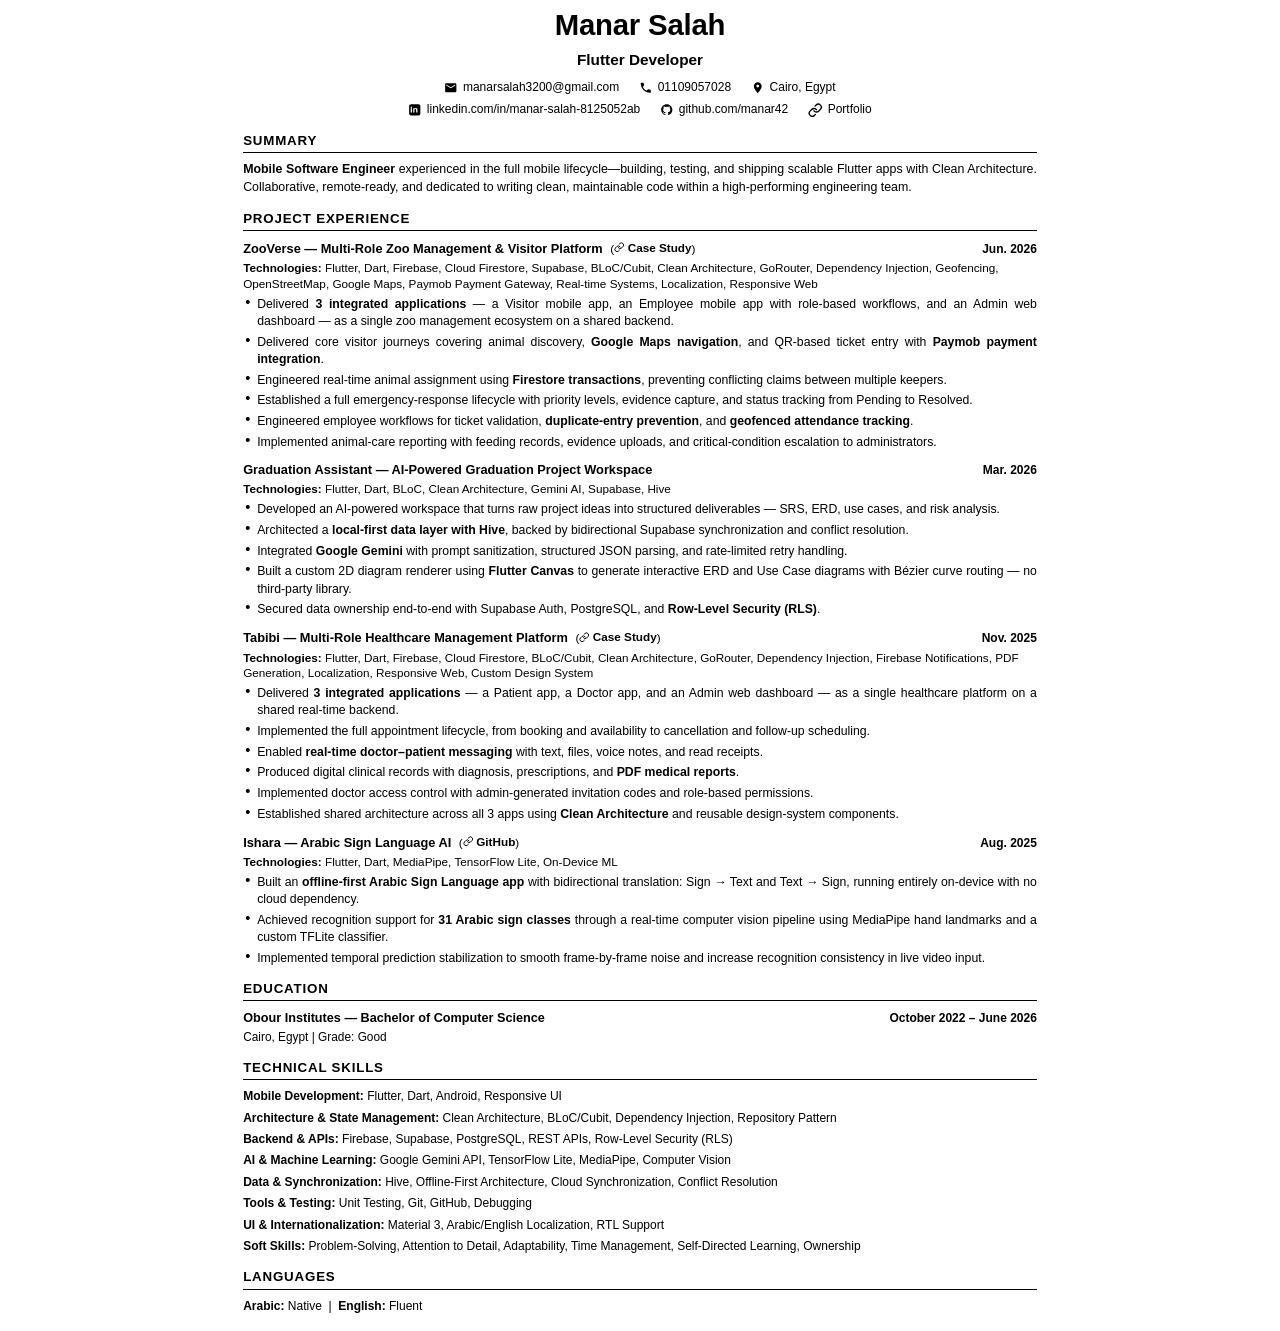
==== commit ee49b159: "Update Portfolio icon to angled link icon" ====
--- a/cv.html
+++ b/cv.html
@@ -310,7 +310,7 @@
 
         <!-- Portfolio -->
         <span class="contact-item">
-          <svg class="icon" viewBox="0 0 24 24"><path fill="#000000" d="M3.9 12c0-1.71 1.39-3.1 3.1-3.1h4V7H7c-2.76 0-5 2.24-5 5s2.24 5 5 5h4v-1.9H7c-1.71 0-3.1-1.39-3.1-3.1zM8 13h8v-2H8v2zm9-6h-4v1.9h4c1.71 0 3.1 1.39 3.1 3.1s-1.39 3.1-3.1 3.1h-4V17h4c2.76 0 5-2.24 5-5s-2.24-5-5-5z"/></svg>
+          <svg class="icon" viewBox="0 0 24 24" fill="none" stroke="#000000" stroke-width="2.3" stroke-linecap="round" stroke-linejoin="round" style="width: 14.5px; height: 14.5px;"><path d="M10 13a5 5 0 0 0 7.54.54l3-3a5 5 0 0 0-7.07-7.07l-1.72 1.71"/><path d="M14 11a5 5 0 0 0-7.54-.54l-3 3a5 5 0 0 0 7.07 7.07l1.71-1.71"/></svg>
           <a href="https://portfolio-d19p.vercel.app/" target="_blank">Portfolio</a>
         </span>
       </div>
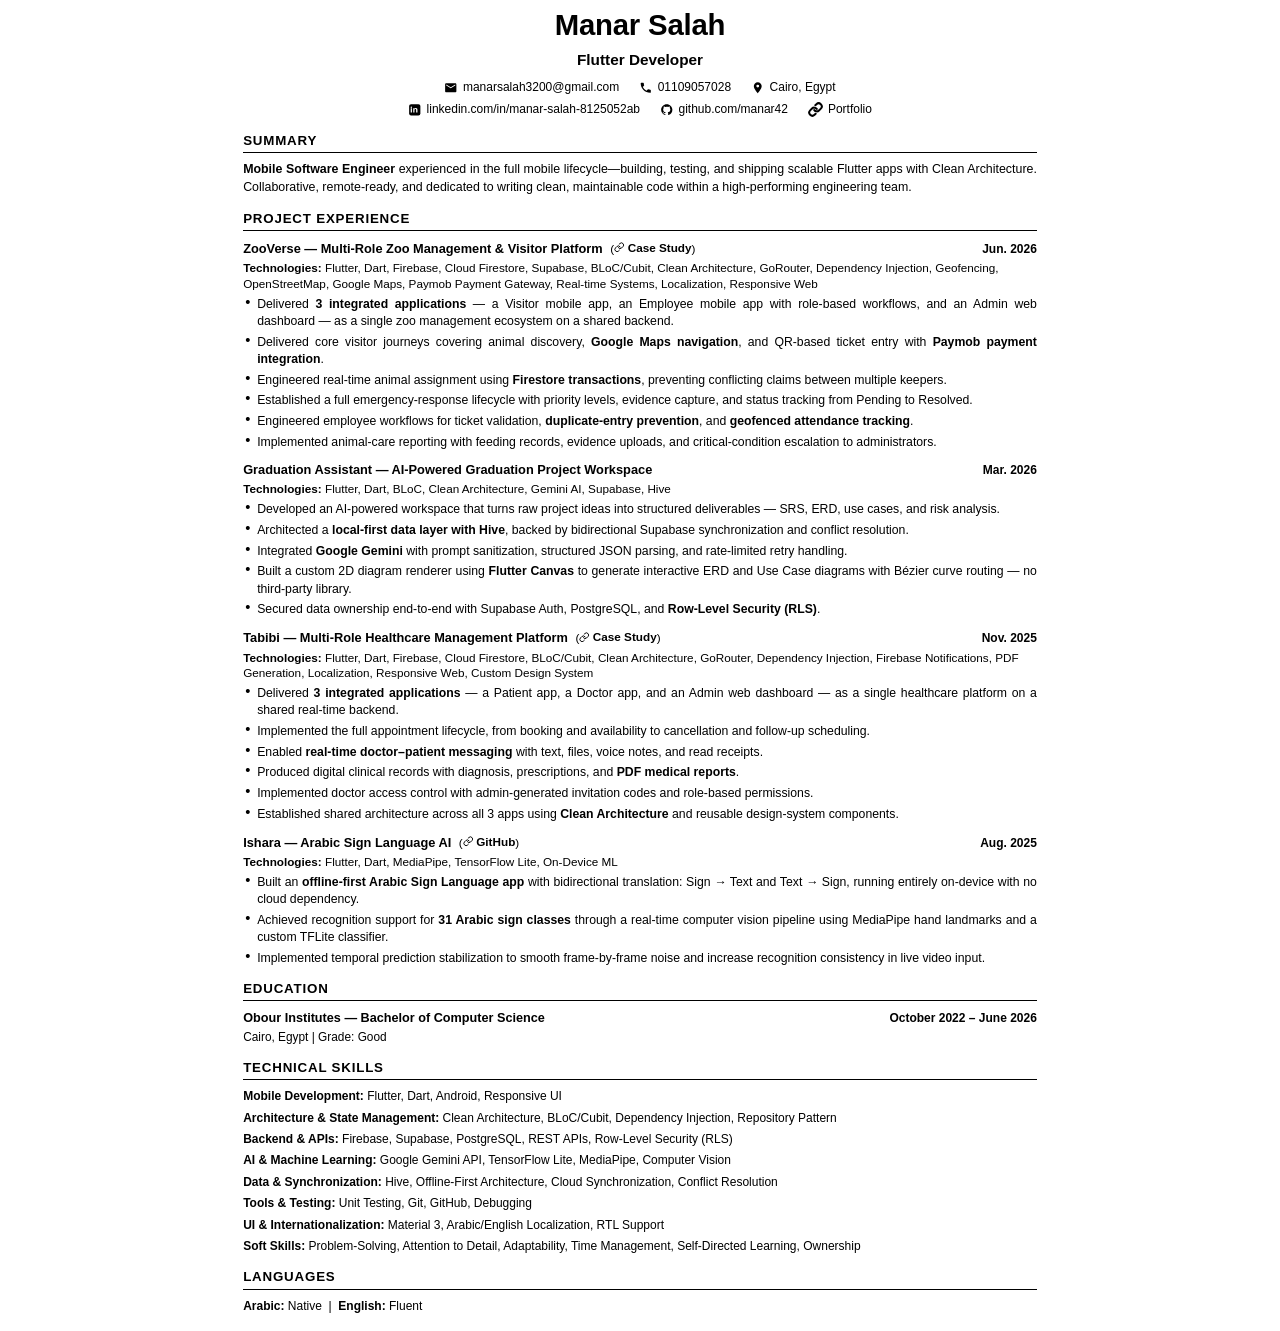
==== commit 37d7153c: "Make Portfolio angled icon thicker and bolder" ====
--- a/cv.html
+++ b/cv.html
@@ -310,7 +310,7 @@
 
         <!-- Portfolio -->
         <span class="contact-item">
-          <svg class="icon" viewBox="0 0 24 24" fill="none" stroke="#000000" stroke-width="2.3" stroke-linecap="round" stroke-linejoin="round" style="width: 14.5px; height: 14.5px;"><path d="M10 13a5 5 0 0 0 7.54.54l3-3a5 5 0 0 0-7.07-7.07l-1.72 1.71"/><path d="M14 11a5 5 0 0 0-7.54-.54l-3 3a5 5 0 0 0 7.07 7.07l1.71-1.71"/></svg>
+          <svg class="icon" viewBox="0 0 24 24" fill="none" stroke="#000000" stroke-width="3.2" stroke-linecap="round" stroke-linejoin="round" style="width: 15px; height: 15px;"><path d="M10 13a5 5 0 0 0 7.54.54l3-3a5 5 0 0 0-7.07-7.07l-1.72 1.71"/><path d="M14 11a5 5 0 0 0-7.54-.54l-3 3a5 5 0 0 0 7.07 7.07l1.71-1.71"/></svg>
           <a href="https://portfolio-d19p.vercel.app/" target="_blank">Portfolio</a>
         </span>
       </div>
